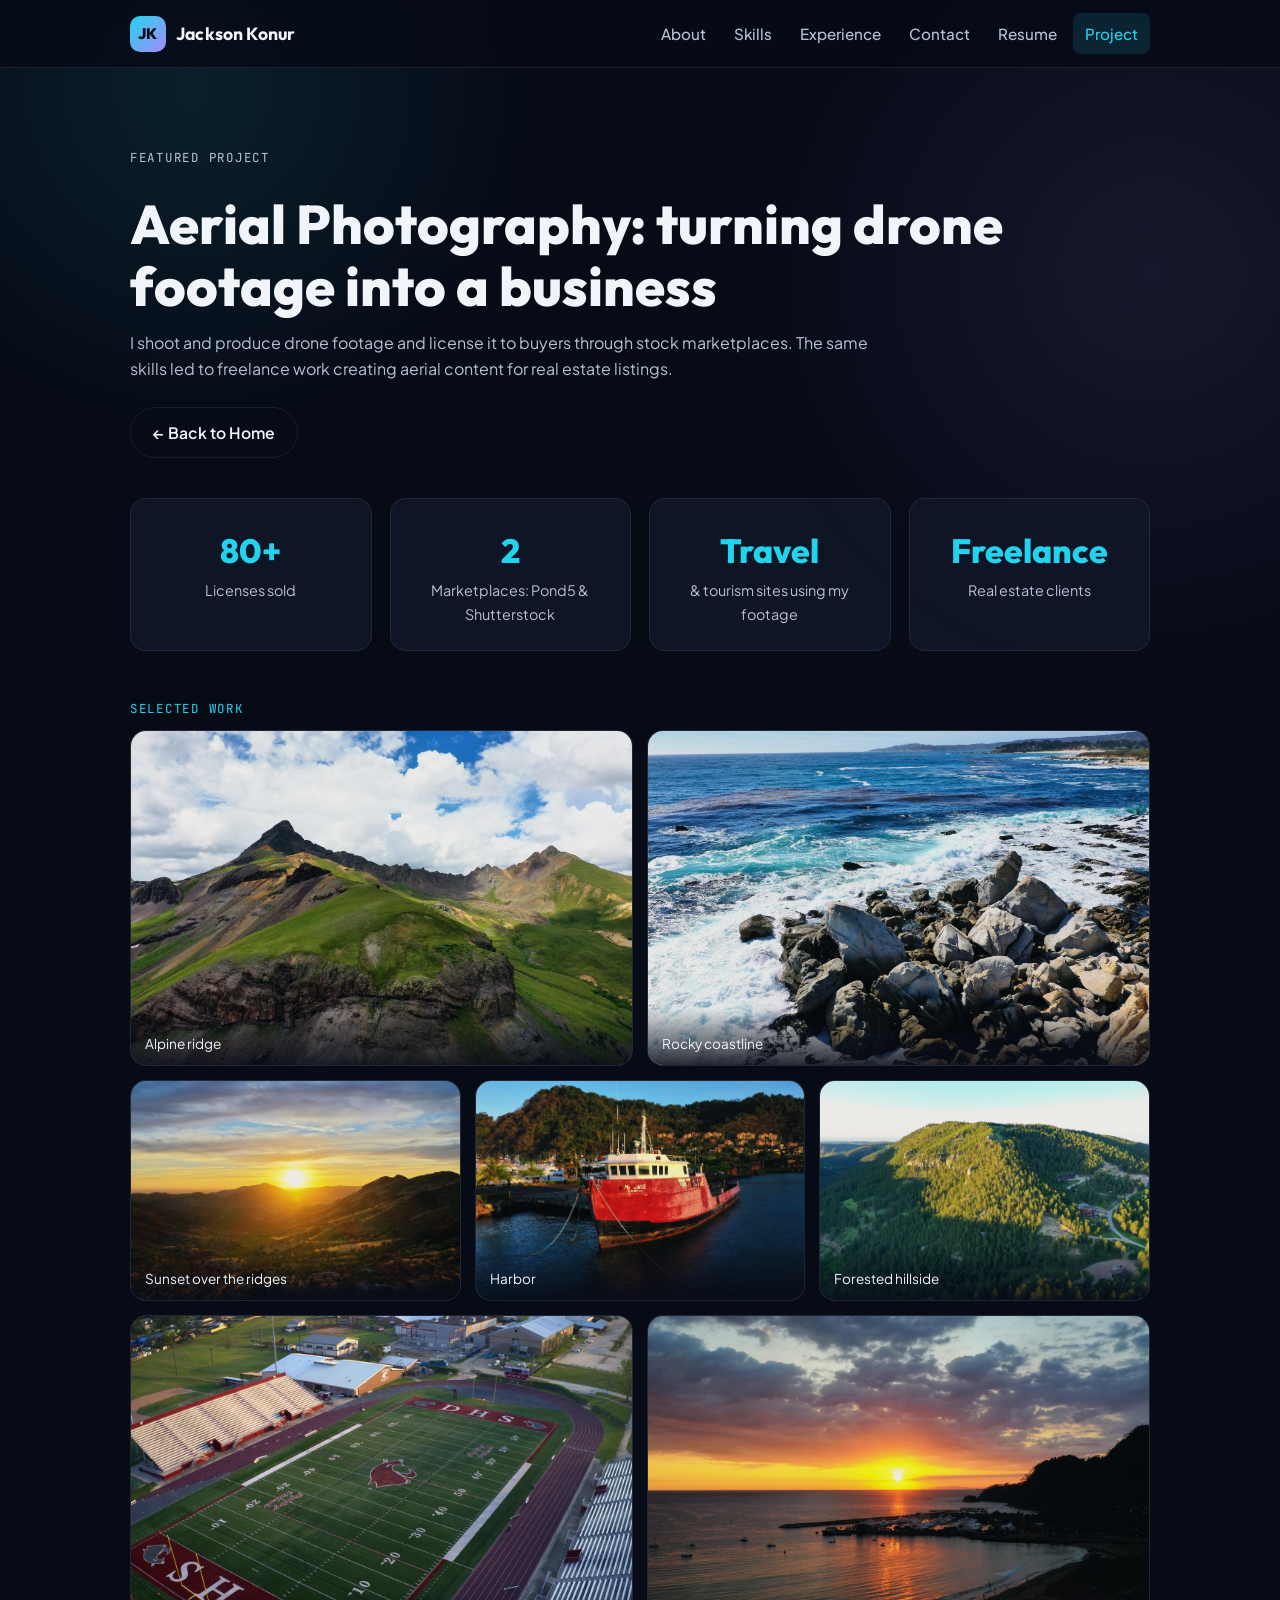
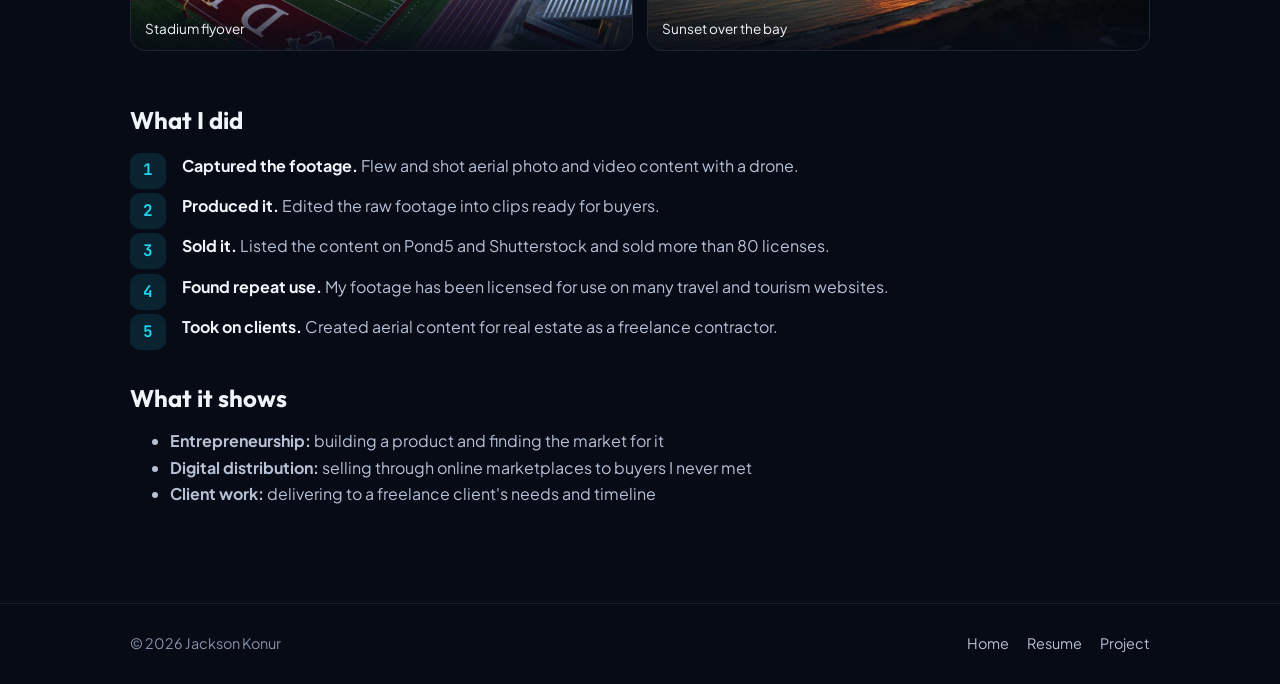
==== project.html @ ea799172 "Add color-graded drone photo gallery to the project page Co-Authored-By: Claude Opus 5.5 (1M context" ====
<!DOCTYPE html>
<html lang="en">
<head>
  <meta charset="UTF-8" />
  <meta name="viewport" content="width=device-width, initial-scale=1.0" />
  <title>Project: Aerial Photography | Jackson Konur</title>
  <meta name="description" content="Jackson Konur's aerial photography business: drone footage licensed through Pond5 and Shutterstock and freelance real estate content." />
  <link rel="icon" href="favicon.svg" type="image/svg+xml" />
  <link rel="preconnect" href="https://fonts.googleapis.com" />
  <link rel="preconnect" href="https://fonts.gstatic.com" crossorigin />
  <link href="https://fonts.googleapis.com/css2?family=JetBrains+Mono:wght@400;500;700&family=Outfit:wght@400;600;700;800&family=Plus+Jakarta+Sans:wght@400;500;600;700&display=swap" rel="stylesheet" />
  <link rel="stylesheet" href="styles.css" />
</head>
<body>
  <a href="#main" class="skip-link">Skip to content</a>

  <header class="site-header">
    <div class="header-inner">
      <a href="index.html" class="brand"><span class="brand-mark">JK</span>Jackson Konur</a>
      <button class="nav-toggle" aria-label="Open menu" aria-expanded="false" aria-controls="site-nav">☰</button>
      <nav class="nav" id="site-nav" aria-label="Main">
        <a href="index.html#about">About</a>
        <a href="index.html#skills">Skills</a>
        <a href="index.html#experience">Experience</a>
        <a href="index.html#contact">Contact</a>
        <a href="resume.html">Resume</a>
        <a href="project.html" aria-current="page">Project</a>
      </nav>
    </div>
  </header>

  <main id="main" class="container">
    <section class="page-hero">
      <p class="eyebrow">Featured project</p>
      <h1>Aerial Photography: turning drone footage into a business</h1>
      <p>
        I shoot and produce drone footage and license it to buyers through stock marketplaces. The same
        skills led to freelance work creating aerial content for real estate listings.
      </p>
      <div class="btn-row">
        <a href="index.html" class="btn btn-ghost">← Back to Home</a>
      </div>
    </section>

    <div class="stat-row">
      <div class="card stat"><div class="num">80+</div><div class="label">Licenses sold</div></div>
      <div class="card stat"><div class="num">2</div><div class="label">Marketplaces: Pond5 &amp; Shutterstock</div></div>
      <div class="card stat"><div class="num">Travel</div><div class="label">&amp; tourism sites using my footage</div></div>
      <div class="card stat"><div class="num">Freelance</div><div class="label">Real estate clients</div></div>
    </div>

    <section aria-labelledby="gallery-h">
      <p class="eyebrow" id="gallery-h">Selected work</p>
      <div class="gallery">
        <figure class="wide"><img src="images/alpine-peak.jpg" alt="Aerial view of a green alpine ridge rising to a rocky peak under white clouds" loading="lazy" width="1600" height="1067" /><figcaption>Alpine ridge</figcaption></figure>
        <figure class="wide"><img src="images/coastline.jpg" alt="Waves breaking over granite boulders along a rocky coastline" loading="lazy" width="1600" height="1067" /><figcaption>Rocky coastline</figcaption></figure>
        <figure><img src="images/sunset-ridge.jpg" alt="Sun setting behind layered mountain ridges" loading="lazy" width="1600" height="1067" /><figcaption>Sunset over the ridges</figcaption></figure>
        <figure><img src="images/harbor.jpg" alt="Red work boat moored in a harbor below wooded hills" loading="lazy" width="1600" height="900" /><figcaption>Harbor</figcaption></figure>
        <figure><img src="images/forest.jpg" alt="Forested hillside with homes and winding roads in late light" loading="lazy" width="1600" height="1067" /><figcaption>Forested hillside</figcaption></figure>
        <figure class="wide"><img src="images/stadium.jpg" alt="High school football stadium and track seen from above" loading="lazy" width="1600" height="900" /><figcaption>Stadium flyover</figcaption></figure>
        <figure class="wide"><img src="images/sunset-bay.jpg" alt="Sunset over a calm bay with a marina and dark headland" loading="lazy" width="1600" height="900" /><figcaption>Sunset over the bay</figcaption></figure>
      </div>
    </section>

    <article class="prose" style="padding-bottom: 80px">
      <h2>What I did</h2>
      <ol class="steps">
        <li><strong>Captured the footage.</strong> Flew and shot aerial photo and video content with a drone.</li>
        <li><strong>Produced it.</strong> Edited the raw footage into clips ready for buyers.</li>
        <li><strong>Sold it.</strong> Listed the content on Pond5 and Shutterstock and sold more than 80 licenses.</li>
        <li><strong>Found repeat use.</strong> My footage has been licensed for use on many travel and tourism websites.</li>
        <li><strong>Took on clients.</strong> Created aerial content for real estate as a freelance contractor.</li>
      </ol>

      <h2>What it shows</h2>
      <ul>
        <li><strong>Entrepreneurship:</strong> building a product and finding the market for it</li>
        <li><strong>Digital distribution:</strong> selling through online marketplaces to buyers I never met</li>
        <li><strong>Client work:</strong> delivering to a freelance client's needs and timeline</li>
      </ul>
    </article>
  </main>

  <footer class="site-footer">
    <div class="container footer-inner">
      <span>© 2026 Jackson Konur</span>
      <nav class="footer-links" aria-label="Footer">
        <a href="index.html">Home</a>
        <a href="resume.html">Resume</a>
        <a href="project.html">Project</a>
      </nav>
    </div>
  </footer>

  <script src="app.js"></script>
</body>
</html>
---- styles.css ----
/* ==========================================================================
   Jackson Konur — shared stylesheet for every page
   Palette: deep navy background, cyan primary accent, violet secondary
   ========================================================================== */

:root {
  --bg: #070b16;
  --bg-raised: #0e1424;
  --bg-card: rgba(18, 25, 43, 0.72);
  --border: rgba(255, 255, 255, 0.08);
  --border-strong: rgba(0, 229, 255, 0.35);

  --cyan: #22d3ee;
  --cyan-soft: rgba(34, 211, 238, 0.12);
  --violet: #a78bfa;
  --violet-soft: rgba(167, 139, 250, 0.12);

  --text: #f1f5f9;
  --text-2: #b6c2d4;
  --text-3: #8392a8;

  --font-display: 'Outfit', system-ui, sans-serif;
  --font-body: 'Plus Jakarta Sans', system-ui, sans-serif;
  --font-mono: 'JetBrains Mono', ui-monospace, monospace;

  --radius: 16px;
  --radius-sm: 10px;
  --max: 1100px;
  --gutter: clamp(16px, 4vw, 40px);
  --header-h: 68px;
}

*,
*::before,
*::after {
  box-sizing: border-box;
}

html {
  scroll-behavior: smooth;
  scroll-padding-top: calc(var(--header-h) + 16px);
}

body {
  margin: 0;
  background: var(--bg);
  color: var(--text);
  font-family: var(--font-body);
  font-size: 1rem;
  line-height: 1.65;
  overflow-x: hidden;
  -webkit-font-smoothing: antialiased;
}

img {
  max-width: 100%;
  display: block;
}

a {
  color: var(--cyan);
  text-decoration: none;
}

a:hover {
  text-decoration: underline;
}

:focus-visible {
  outline: 2px solid var(--cyan);
  outline-offset: 3px;
  border-radius: 4px;
}

.skip-link {
  position: absolute;
  left: -999px;
  top: 8px;
  background: var(--cyan);
  color: var(--bg);
  padding: 8px 14px;
  border-radius: 8px;
  z-index: 100;
  font-weight: 700;
}

.skip-link:focus {
  left: 8px;
}

/* Background glow + particle canvas (homepage only) */
.bg-canvas {
  position: fixed;
  inset: 0;
  z-index: -1;
  pointer-events: none;
}

body::before {
  content: '';
  position: fixed;
  inset: 0;
  z-index: -2;
  background:
    radial-gradient(600px circle at 15% 10%, rgba(34, 211, 238, 0.10), transparent 60%),
    radial-gradient(700px circle at 90% 30%, rgba(167, 139, 250, 0.10), transparent 60%);
}

/* ==========================================================================
   Header + navigation (identical on every page)
   ========================================================================== */
.site-header {
  position: sticky;
  top: 0;
  z-index: 50;
  height: var(--header-h);
  background: rgba(7, 11, 22, 0.78);
  backdrop-filter: blur(14px);
  -webkit-backdrop-filter: blur(14px);
  border-bottom: 1px solid var(--border);
}

.header-inner {
  max-width: var(--max);
  height: 100%;
  margin: 0 auto;
  padding: 0 var(--gutter);
  display: flex;
  align-items: center;
  justify-content: space-between;
  gap: 16px;
}

.brand {
  display: flex;
  align-items: center;
  gap: 10px;
  color: var(--text);
  font-family: var(--font-display);
  font-weight: 700;
  font-size: 1.1rem;
  letter-spacing: 0.01em;
}

.brand:hover {
  text-decoration: none;
}

.brand-mark {
  display: grid;
  place-items: center;
  width: 36px;
  height: 36px;
  border-radius: 10px;
  background: linear-gradient(135deg, var(--cyan), var(--violet));
  color: var(--bg);
  font-size: 0.95rem;
  font-weight: 800;
}

.nav {
  display: flex;
  align-items: center;
  gap: 4px;
}

.nav a {
  color: var(--text-2);
  font-weight: 500;
  font-size: 0.95rem;
  padding: 8px 12px;
  border-radius: 8px;
}

.nav a:hover {
  color: var(--text);
  background: rgba(255, 255, 255, 0.05);
  text-decoration: none;
}

.nav a[aria-current='page'] {
  color: var(--cyan);
  background: var(--cyan-soft);
}

.nav-toggle {
  display: none;
  background: none;
  border: 1px solid var(--border);
  color: var(--text);
  border-radius: 8px;
  width: 42px;
  height: 42px;
  font-size: 1.2rem;
  cursor: pointer;
}

/* ==========================================================================
   Layout helpers
   ========================================================================== */
.container {
  max-width: var(--max);
  margin: 0 auto;
  padding: 0 var(--gutter);
}

.section {
  padding: clamp(56px, 9vw, 96px) 0;
}

.section + .section {
  border-top: 1px solid var(--border);
}

.eyebrow {
  font-family: var(--font-mono);
  font-size: 0.78rem;
  letter-spacing: 0.14em;
  text-transform: uppercase;
  color: var(--cyan);
  margin: 0 0 10px;
}

h1,
h2,
h3 {
  font-family: var(--font-display);
  line-height: 1.15;
  margin: 0;
}

h2 {
  font-size: clamp(1.8rem, 4vw, 2.5rem);
  font-weight: 700;
  margin-bottom: 14px;
}

h3 {
  font-size: 1.2rem;
  font-weight: 600;
}

.lead {
  color: var(--text-2);
  font-size: 1.08rem;
  max-width: 62ch;
  margin: 0 0 36px;
}

.card {
  background: var(--bg-card);
  border: 1px solid var(--border);
  border-radius: var(--radius);
  padding: 24px;
  transition: border-color 0.2s ease, transform 0.2s ease;
}

.card:hover {
  border-color: var(--border-strong);
  transform: translateY(-2px);
}

.grid {
  display: grid;
  gap: 18px;
}

.grid-2 {
  grid-template-columns: repeat(2, minmax(0, 1fr));
}

.grid-3 {
  grid-template-columns: repeat(3, minmax(0, 1fr));
}

.grid-4 {
  grid-template-columns: repeat(4, minmax(0, 1fr));
}

.tag-list {
  display: flex;
  flex-wrap: wrap;
  gap: 8px;
  list-style: none;
  padding: 0;
  margin: 14px 0 0;
}

.tag {
  font-family: var(--font-mono);
  font-size: 0.78rem;
  padding: 5px 10px;
  border-radius: 999px;
  background: var(--cyan-soft);
  color: var(--cyan);
  border: 1px solid rgba(34, 211, 238, 0.22);
}

.tag.violet {
  background: var(--violet-soft);
  color: var(--violet);
  border-color: rgba(167, 139, 250, 0.25);
}

/* Buttons */
.btn {
  display: inline-flex;
  align-items: center;
  gap: 8px;
  padding: 12px 22px;
  border-radius: 999px;
  font-weight: 600;
  font-size: 0.98rem;
  border: 1px solid transparent;
  cursor: pointer;
  transition: transform 0.15s ease, box-shadow 0.2s ease, background 0.2s ease;
}

.btn:hover {
  text-decoration: none;
  transform: translateY(-1px);
}

.btn-primary {
  background: var(--cyan);
  color: #04121a;
  box-shadow: 0 8px 28px rgba(34, 211, 238, 0.25);
}

.btn-primary:hover {
  box-shadow: 0 10px 34px rgba(34, 211, 238, 0.4);
}

.btn-ghost {
  background: transparent;
  color: var(--text);
  border-color: var(--border);
}

.btn-ghost:hover {
  border-color: var(--border-strong);
}

.btn-row {
  display: flex;
  flex-wrap: wrap;
  gap: 12px;
}

/* ==========================================================================
   Homepage: hero / profile
   ========================================================================== */
.hero {
  min-height: calc(100vh - var(--header-h));
  min-height: calc(100svh - var(--header-h));
  display: flex;
  align-items: center;
  padding: 48px 0 64px;
}

.hero-grid {
  display: grid;
  grid-template-columns: 1.4fr 1fr;
  gap: 48px;
  align-items: center;
}

.hero h1 {
  font-size: clamp(2.6rem, 7vw, 4.6rem);
  font-weight: 800;
  letter-spacing: -0.02em;
  margin-bottom: 18px;
}

.hero h1 .accent {
  background: linear-gradient(90deg, var(--cyan), var(--violet));
  -webkit-background-clip: text;
  background-clip: text;
  color: transparent;
}

.hero .tagline {
  font-size: clamp(1.05rem, 2.2vw, 1.25rem);
  color: var(--text-2);
  max-width: 54ch;
  margin: 0 0 30px;
}

.status-pill {
  display: inline-flex;
  align-items: center;
  gap: 8px;
  font-family: var(--font-mono);
  font-size: 0.78rem;
  color: var(--text-2);
  padding: 6px 12px;
  border: 1px solid var(--border);
  border-radius: 999px;
  margin-bottom: 22px;
}

.status-pill .dot {
  width: 8px;
  height: 8px;
  border-radius: 50%;
  background: #34d399;
  box-shadow: 0 0 10px #34d399;
}

.hero-panel {
  background: var(--bg-card);
  border: 1px solid var(--border);
  border-radius: 20px;
  padding: 28px;
}

.hero-panel dl {
  display: grid;
  grid-template-columns: 1fr 1fr;
  gap: 22px 18px;
  margin: 0;
}

.hero-panel dt {
  font-family: var(--font-mono);
  font-size: 0.72rem;
  letter-spacing: 0.1em;
  text-transform: uppercase;
  color: var(--text-3);
}

.hero-panel dd {
  margin: 4px 0 0;
  font-family: var(--font-display);
  font-size: 1.7rem;
  font-weight: 700;
  color: var(--text);
}

.hero-panel dd small {
  display: block;
  font-family: var(--font-body);
  font-size: 0.82rem;
  font-weight: 400;
  color: var(--text-2);
}

/* About */
.about-grid {
  display: grid;
  grid-template-columns: 1.3fr 1fr;
  gap: 40px;
  align-items: start;
}

.about-grid p {
  color: var(--text-2);
  margin: 0 0 16px;
}

.fact-list {
  list-style: none;
  padding: 0;
  margin: 0;
  display: grid;
  gap: 12px;
}

.fact-list li {
  display: flex;
  gap: 12px;
  align-items: flex-start;
  color: var(--text-2);
}

.fact-list .icon {
  flex: none;
  width: 34px;
  height: 34px;
  display: grid;
  place-items: center;
  border-radius: 9px;
  background: var(--violet-soft);
  font-size: 1rem;
}

.fact-list strong {
  color: var(--text);
  display: block;
}

/* Skills */
.skill-card .icon {
  font-size: 1.5rem;
  margin-bottom: 12px;
}

.skill-card p {
  color: var(--text-2);
  font-size: 0.95rem;
  margin: 8px 0 0;
}

/* Experience timeline */
.timeline {
  list-style: none;
  margin: 0;
  padding: 0;
  display: grid;
  gap: 18px;
}

.timeline-item {
  display: grid;
  grid-template-columns: 180px 1fr;
  gap: 24px;
}

.timeline-date {
  font-family: var(--font-mono);
  font-size: 0.85rem;
  color: var(--cyan);
  padding-top: 26px;
}

.timeline-item .card p {
  color: var(--text-2);
  margin: 8px 0 0;
}

.role {
  color: var(--violet);
  font-weight: 600;
  font-size: 0.95rem;
  margin-top: 2px;
}

.section-cta {
  margin-top: 32px;
}

/* Contact */
.contact-box {
  text-align: center;
  background: linear-gradient(135deg, rgba(34, 211, 238, 0.08), rgba(167, 139, 250, 0.08));
  border: 1px solid var(--border);
  border-radius: 24px;
  padding: clamp(32px, 6vw, 64px) var(--gutter);
}

.contact-box .lead {
  margin: 0 auto 28px;
}

.contact-box .btn-row {
  justify-content: center;
}

.contact-email {
  font-family: var(--font-mono);
  color: var(--text-2);
  margin-top: 18px;
  font-size: 0.95rem;
  overflow-wrap: anywhere;
}

/* ==========================================================================
   Subpage header (resume + project)
   ========================================================================== */
.page-hero {
  padding: clamp(48px, 8vw, 80px) 0 clamp(24px, 4vw, 40px);
}

.page-hero h1 {
  font-size: clamp(2.2rem, 6vw, 3.4rem);
  font-weight: 800;
  margin-bottom: 12px;
}

.page-hero p {
  color: var(--text-2);
  max-width: 62ch;
  margin: 0 0 24px;
}

/* ==========================================================================
   Resume page
   ========================================================================== */
.resume-layout {
  display: grid;
  grid-template-columns: 1fr 300px;
  gap: 32px;
  align-items: start;
  padding-bottom: 80px;
}

.resume-block + .resume-block {
  margin-top: 40px;
}

.resume-block h2 {
  font-size: 1.35rem;
  padding-bottom: 10px;
  border-bottom: 1px solid var(--border);
  margin-bottom: 18px;
}

.entry + .entry {
  margin-top: 26px;
}

.entry-head {
  display: flex;
  justify-content: space-between;
  align-items: baseline;
  gap: 12px;
  flex-wrap: wrap;
}

.entry-date {
  font-family: var(--font-mono);
  font-size: 0.85rem;
  color: var(--cyan);
  white-space: nowrap;
}

.entry ul {
  margin: 10px 0 0;
  padding-left: 20px;
  color: var(--text-2);
}

.entry li + li {
  margin-top: 6px;
}

.entry li::marker {
  color: var(--cyan);
}

.sidebar {
  position: sticky;
  top: calc(var(--header-h) + 24px);
  display: grid;
  gap: 18px;
}

.sidebar h3 {
  font-size: 1rem;
  margin-bottom: 10px;
}

.sidebar ul {
  list-style: none;
  padding: 0;
  margin: 0;
  color: var(--text-2);
  display: grid;
  gap: 6px;
  font-size: 0.95rem;
}

/* ==========================================================================
   Project page
   ========================================================================== */
.stat-row {
  display: grid;
  grid-template-columns: repeat(4, minmax(0, 1fr));
  gap: 18px;
  margin-bottom: 48px;
}

.stat {
  text-align: center;
}

.stat .num {
  font-family: var(--font-display);
  font-size: clamp(1.6rem, 3vw, 2.1rem);
  font-weight: 800;
  color: var(--cyan);
}

.stat .label {
  color: var(--text-2);
  font-size: 0.9rem;
}

.prose {
  max-width: 70ch;
}

.prose p,
.prose li {
  color: var(--text-2);
}

.prose h2 {
  font-size: 1.5rem;
  margin: 44px 0 12px;
}

.steps {
  counter-reset: step;
  list-style: none;
  padding: 0;
  margin: 18px 0 0;
  display: grid;
  gap: 14px;
}

.steps li {
  counter-increment: step;
  position: relative;
  padding-left: 52px;
}

.steps li::before {
  content: counter(step);
  position: absolute;
  left: 0;
  top: 0;
  width: 36px;
  height: 36px;
  border-radius: 10px;
  display: grid;
  place-items: center;
  background: var(--cyan-soft);
  color: var(--cyan);
  font-family: var(--font-mono);
  font-weight: 700;
}

.steps strong {
  color: var(--text);
}

/* ==========================================================================
   Footer (identical on every page)
   ========================================================================== */
.site-footer {
  border-top: 1px solid var(--border);
  padding: 28px 0;
  color: var(--text-3);
  font-size: 0.9rem;
}

.footer-inner {
  display: flex;
  justify-content: space-between;
  align-items: center;
  gap: 16px;
  flex-wrap: wrap;
}

.footer-links {
  display: flex;
  gap: 18px;
  flex-wrap: wrap;
}

.footer-links a {
  color: var(--text-2);
}

/* Small entrance animation, skipped for people who prefer reduced motion */
.reveal {
  opacity: 0;
  transform: translateY(14px);
  transition: opacity 0.6s ease, transform 0.6s ease;
}

.reveal.visible {
  opacity: 1;
  transform: none;
}

@media (prefers-reduced-motion: reduce) {
  html {
    scroll-behavior: auto;
  }

  .reveal {
    opacity: 1;
    transform: none;
    transition: none;
  }

  .card,
  .btn {
    transition: none;
  }
}

/* ==========================================================================
   Responsive
   ========================================================================== */
@media (max-width: 960px) {
  .grid-4 {
    grid-template-columns: repeat(2, minmax(0, 1fr));
  }

  .grid-3 {
    grid-template-columns: repeat(2, minmax(0, 1fr));
  }

  .hero-grid,
  .about-grid,
  .resume-layout {
    grid-template-columns: 1fr;
  }

  .sidebar {
    position: static;
  }

  .stat-row {
    grid-template-columns: repeat(2, minmax(0, 1fr));
  }
}

@media (max-width: 720px) {
  .nav-toggle {
    display: block;
  }

  .nav {
    display: none;
    position: absolute;
    top: var(--header-h);
    left: 0;
    right: 0;
    flex-direction: column;
    align-items: stretch;
    padding: 12px var(--gutter) 18px;
    background: rgba(7, 11, 22, 0.97);
    border-bottom: 1px solid var(--border);
  }

  .nav.open {
    display: flex;
  }

  .nav a {
    padding: 12px;
  }

  .grid-2,
  .grid-3,
  .grid-4 {
    grid-template-columns: 1fr;
  }

  .timeline-item {
    grid-template-columns: 1fr;
    gap: 8px;
  }

  .timeline-date {
    padding-top: 0;
  }

  .hero {
    min-height: auto;
    padding-top: 40px;
  }

  .btn-row .btn {
    flex: 1 1 auto;
    justify-content: center;
  }
}

/* Project photo gallery */
.gallery {
  display: grid;
  grid-template-columns: repeat(6, minmax(0, 1fr));
  gap: 14px;
  margin: 8px 0 56px;
}

.gallery figure {
  margin: 0;
  grid-column: span 2;
  border-radius: var(--radius);
  overflow: hidden;
  border: 1px solid var(--border);
  background: var(--bg-raised);
  position: relative;
}

.gallery figure.wide {
  grid-column: span 3;
}

.gallery img {
  width: 100%;
  height: 100%;
  aspect-ratio: 3 / 2;
  object-fit: cover;
  transition: transform 0.4s ease;
}

.gallery figure:hover img {
  transform: scale(1.04);
}

.gallery figcaption {
  position: absolute;
  left: 0;
  right: 0;
  bottom: 0;
  padding: 24px 14px 10px;
  font-size: 0.85rem;
  color: var(--text);
  background: linear-gradient(transparent, rgba(7, 11, 22, 0.85));
}

@media (max-width: 720px) {
  .gallery {
    grid-template-columns: 1fr;
  }

  .gallery figure,
  .gallery figure.wide {
    grid-column: auto;
  }
}

@media (prefers-reduced-motion: reduce) {
  .gallery img {
    transition: none;
  }
}

@media (max-width: 720px) {
  .stat {
    padding: 18px 12px;
  }

  .stat .num {
    font-size: 1.45rem;
    overflow-wrap: anywhere;
  }
}
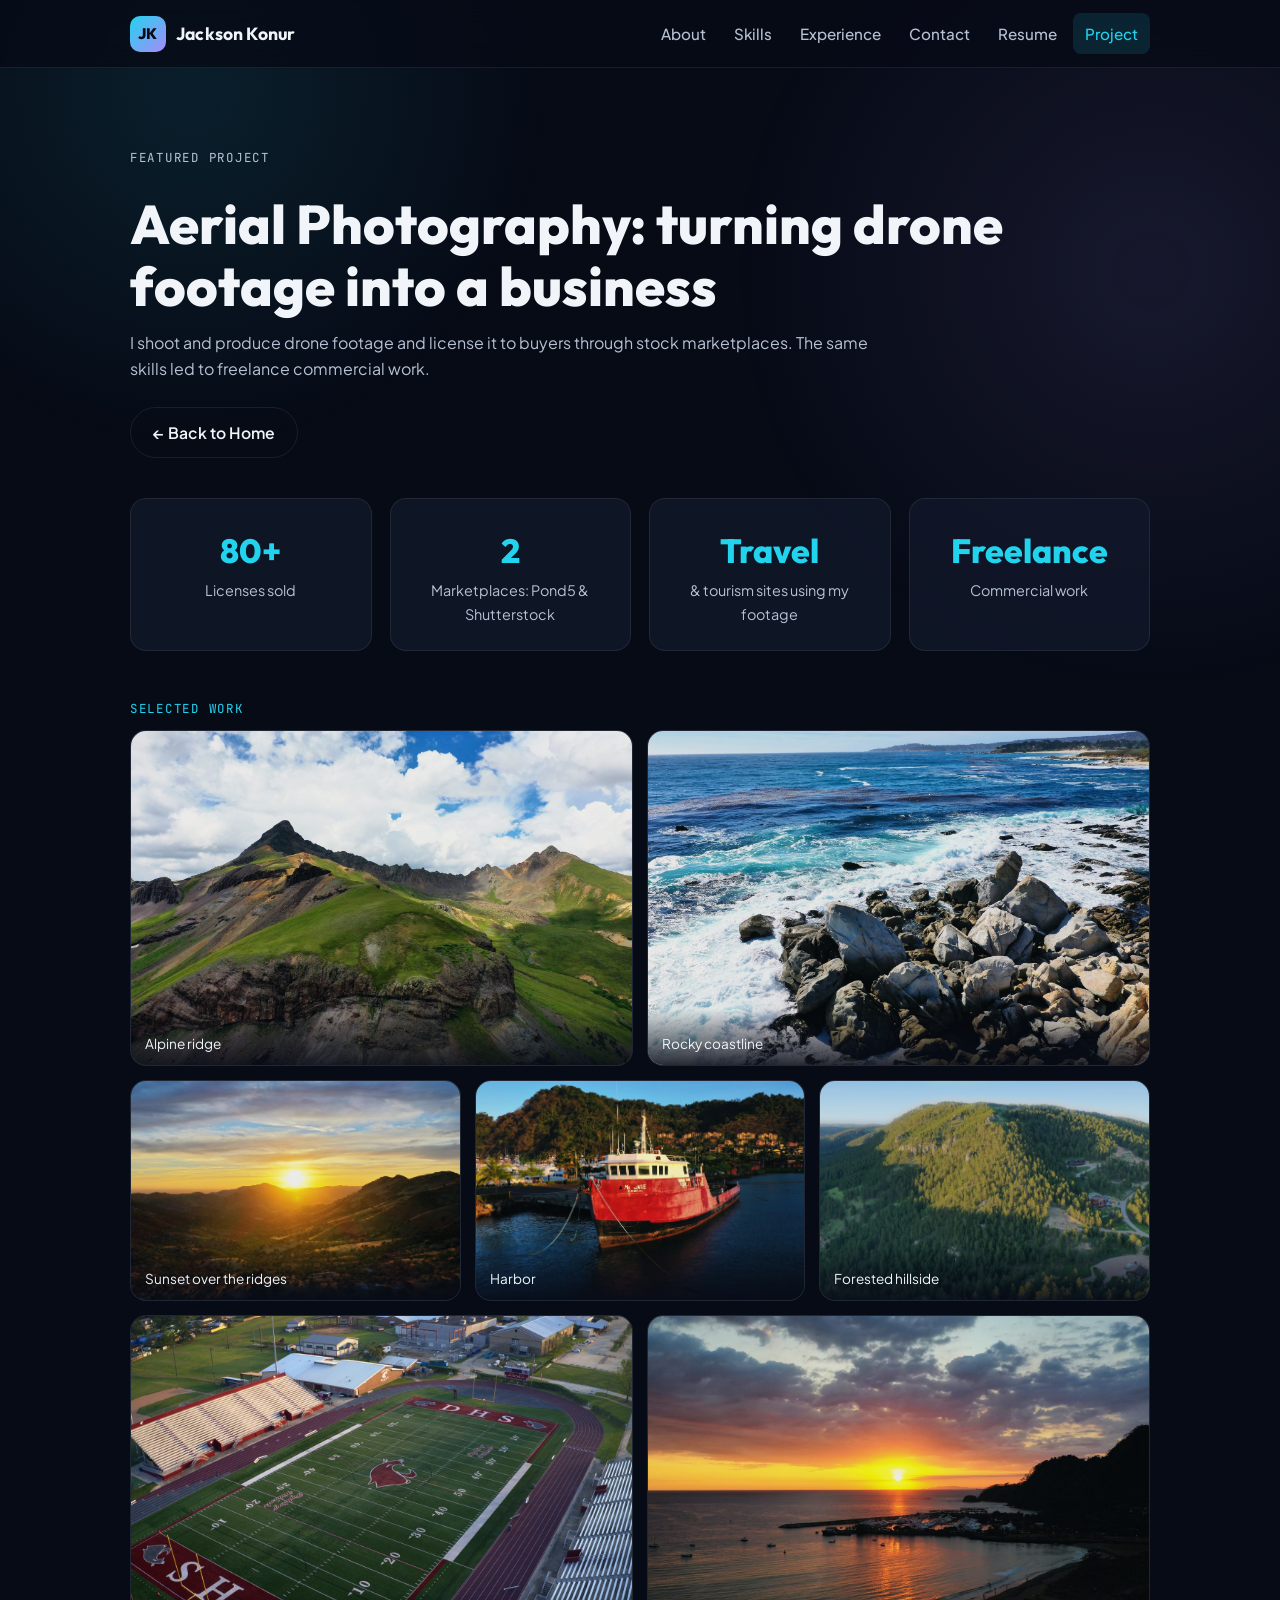
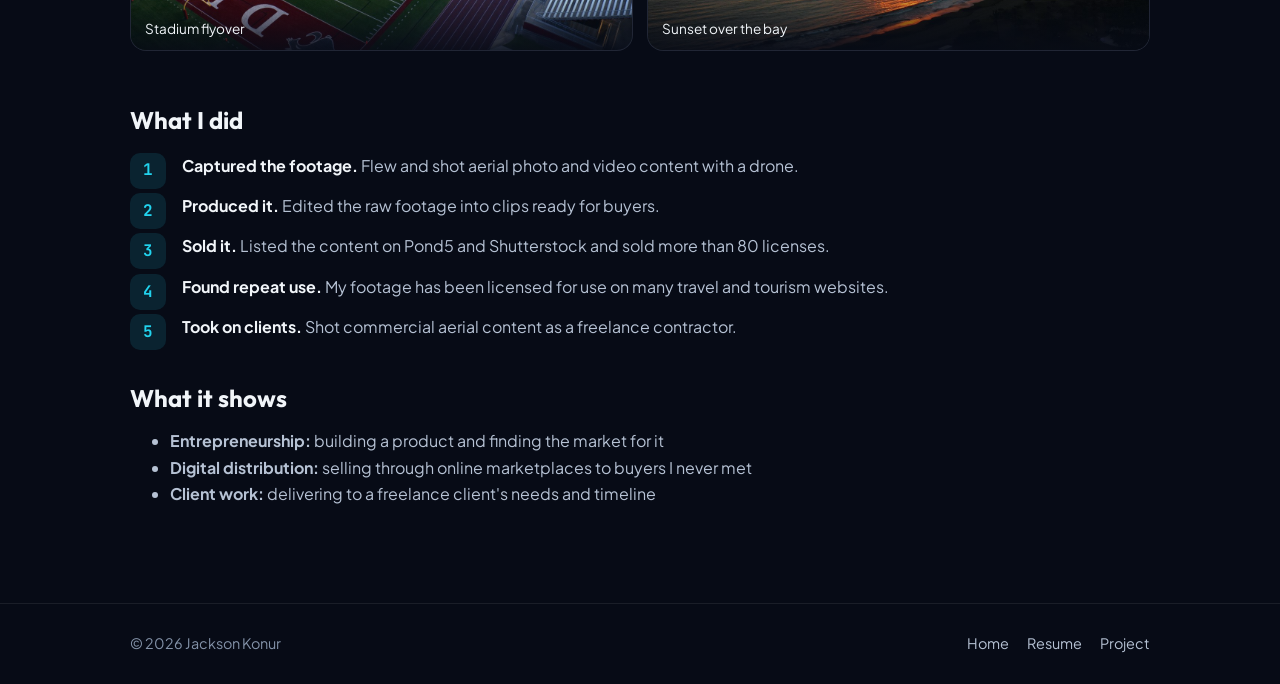
==== commit ef62c5d7: "Recover blown-out sky on forest photo and reword freelance work Co-Authored-By: Claude Opus 5.5 (1M " ====
--- a/project.html
+++ b/project.html
@@ -4,7 +4,7 @@
   <meta charset="UTF-8" />
   <meta name="viewport" content="width=device-width, initial-scale=1.0" />
   <title>Project: Aerial Photography | Jackson Konur</title>
-  <meta name="description" content="Jackson Konur's aerial photography business: drone footage licensed through Pond5 and Shutterstock and freelance real estate content." />
+  <meta name="description" content="Jackson Konur's aerial photography business: drone footage licensed through Pond5 and Shutterstock and freelance commercial work." />
   <link rel="icon" href="favicon.svg" type="image/svg+xml" />
   <link rel="preconnect" href="https://fonts.googleapis.com" />
   <link rel="preconnect" href="https://fonts.gstatic.com" crossorigin />
@@ -35,7 +35,7 @@
       <h1>Aerial Photography: turning drone footage into a business</h1>
       <p>
         I shoot and produce drone footage and license it to buyers through stock marketplaces. The same
-        skills led to freelance work creating aerial content for real estate listings.
+        skills led to freelance commercial work.
       </p>
       <div class="btn-row">
         <a href="index.html" class="btn btn-ghost">← Back to Home</a>
@@ -46,7 +46,7 @@
       <div class="card stat"><div class="num">80+</div><div class="label">Licenses sold</div></div>
       <div class="card stat"><div class="num">2</div><div class="label">Marketplaces: Pond5 &amp; Shutterstock</div></div>
       <div class="card stat"><div class="num">Travel</div><div class="label">&amp; tourism sites using my footage</div></div>
-      <div class="card stat"><div class="num">Freelance</div><div class="label">Real estate clients</div></div>
+      <div class="card stat"><div class="num">Freelance</div><div class="label">Commercial work</div></div>
     </div>
 
     <section aria-labelledby="gallery-h">
@@ -56,7 +56,7 @@
         <figure class="wide"><img src="images/coastline.jpg" alt="Waves breaking over granite boulders along a rocky coastline" loading="lazy" width="1600" height="1067" /><figcaption>Rocky coastline</figcaption></figure>
         <figure><img src="images/sunset-ridge.jpg" alt="Sun setting behind layered mountain ridges" loading="lazy" width="1600" height="1067" /><figcaption>Sunset over the ridges</figcaption></figure>
         <figure><img src="images/harbor.jpg" alt="Red work boat moored in a harbor below wooded hills" loading="lazy" width="1600" height="900" /><figcaption>Harbor</figcaption></figure>
-        <figure><img src="images/forest.jpg" alt="Forested hillside with homes and winding roads in late light" loading="lazy" width="1600" height="1067" /><figcaption>Forested hillside</figcaption></figure>
+        <figure><img src="images/forest.jpg" alt="Forested hillside with homes and winding roads in late light" loading="lazy" width="1600" height="960" /><figcaption>Forested hillside</figcaption></figure>
         <figure class="wide"><img src="images/stadium.jpg" alt="High school football stadium and track seen from above" loading="lazy" width="1600" height="900" /><figcaption>Stadium flyover</figcaption></figure>
         <figure class="wide"><img src="images/sunset-bay.jpg" alt="Sunset over a calm bay with a marina and dark headland" loading="lazy" width="1600" height="900" /><figcaption>Sunset over the bay</figcaption></figure>
       </div>
@@ -69,7 +69,7 @@
         <li><strong>Produced it.</strong> Edited the raw footage into clips ready for buyers.</li>
         <li><strong>Sold it.</strong> Listed the content on Pond5 and Shutterstock and sold more than 80 licenses.</li>
         <li><strong>Found repeat use.</strong> My footage has been licensed for use on many travel and tourism websites.</li>
-        <li><strong>Took on clients.</strong> Created aerial content for real estate as a freelance contractor.</li>
+        <li><strong>Took on clients.</strong> Shot commercial aerial content as a freelance contractor.</li>
       </ol>
 
       <h2>What it shows</h2>
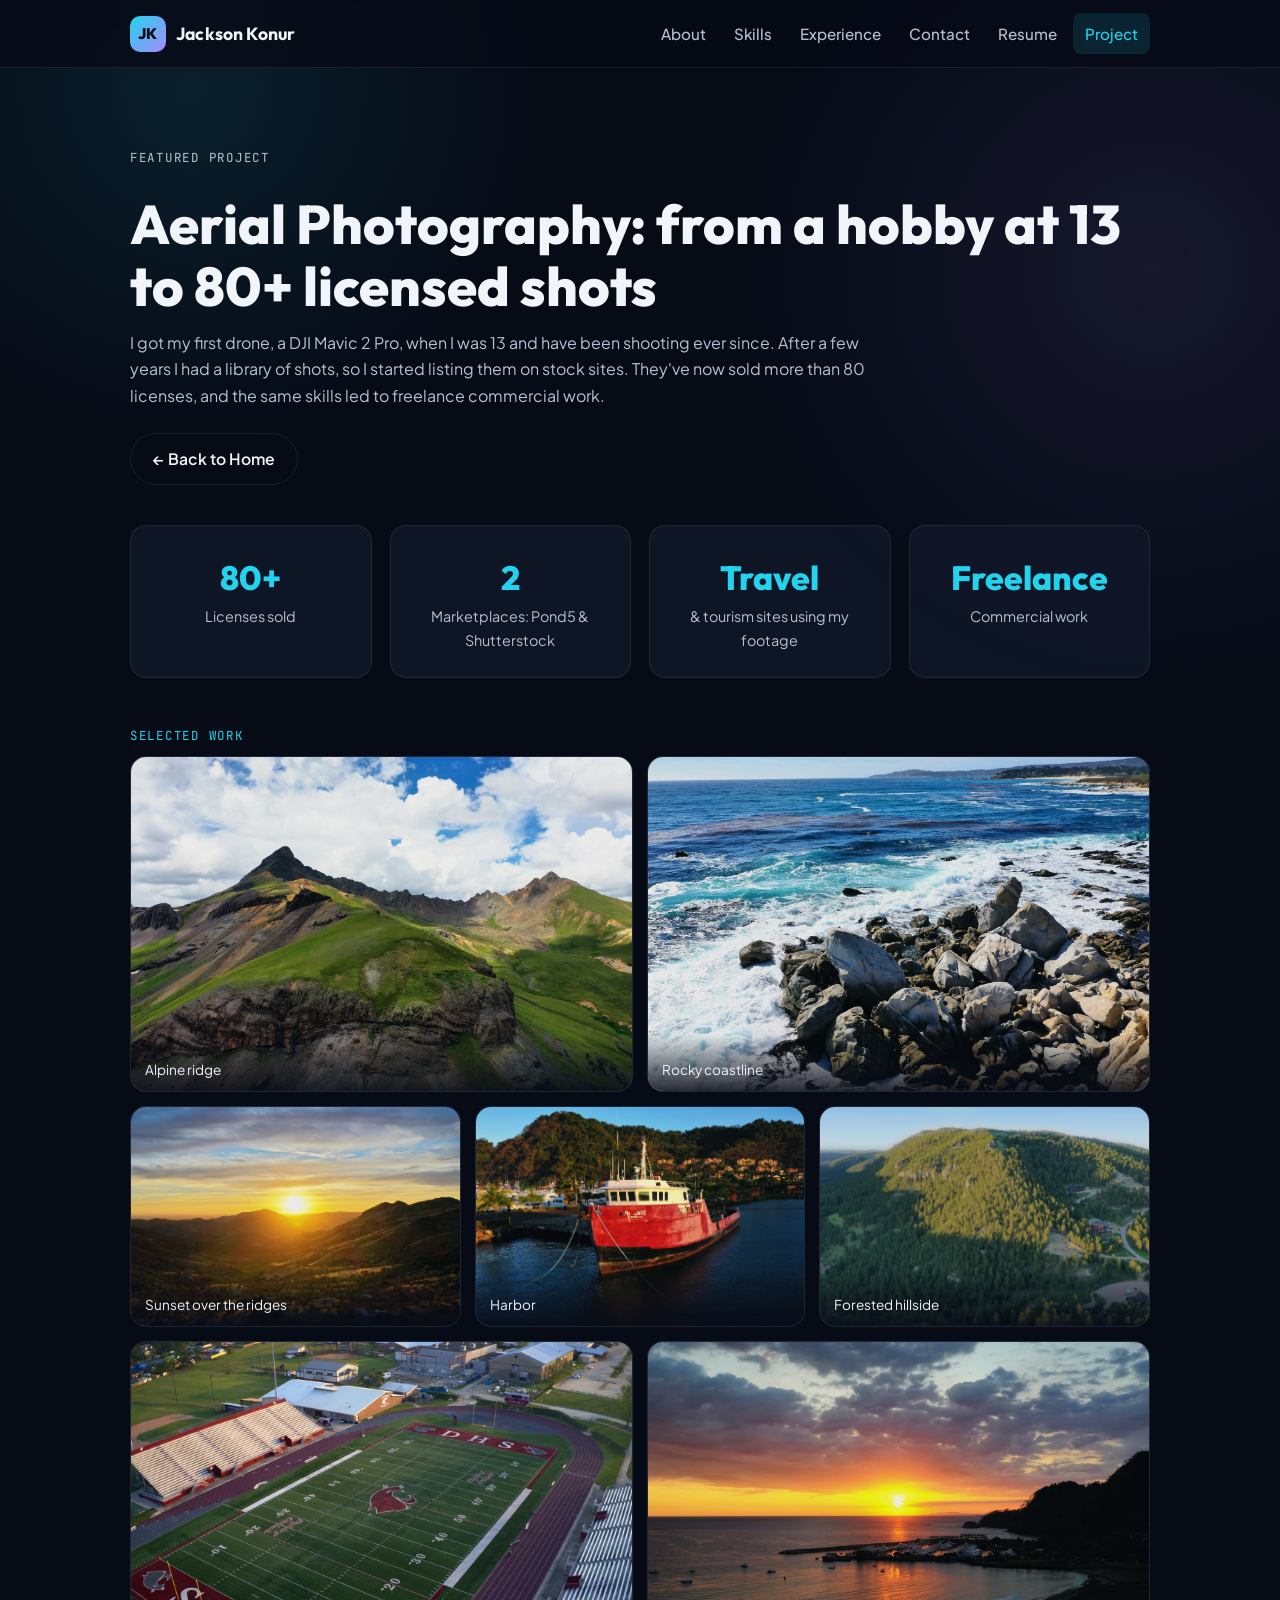
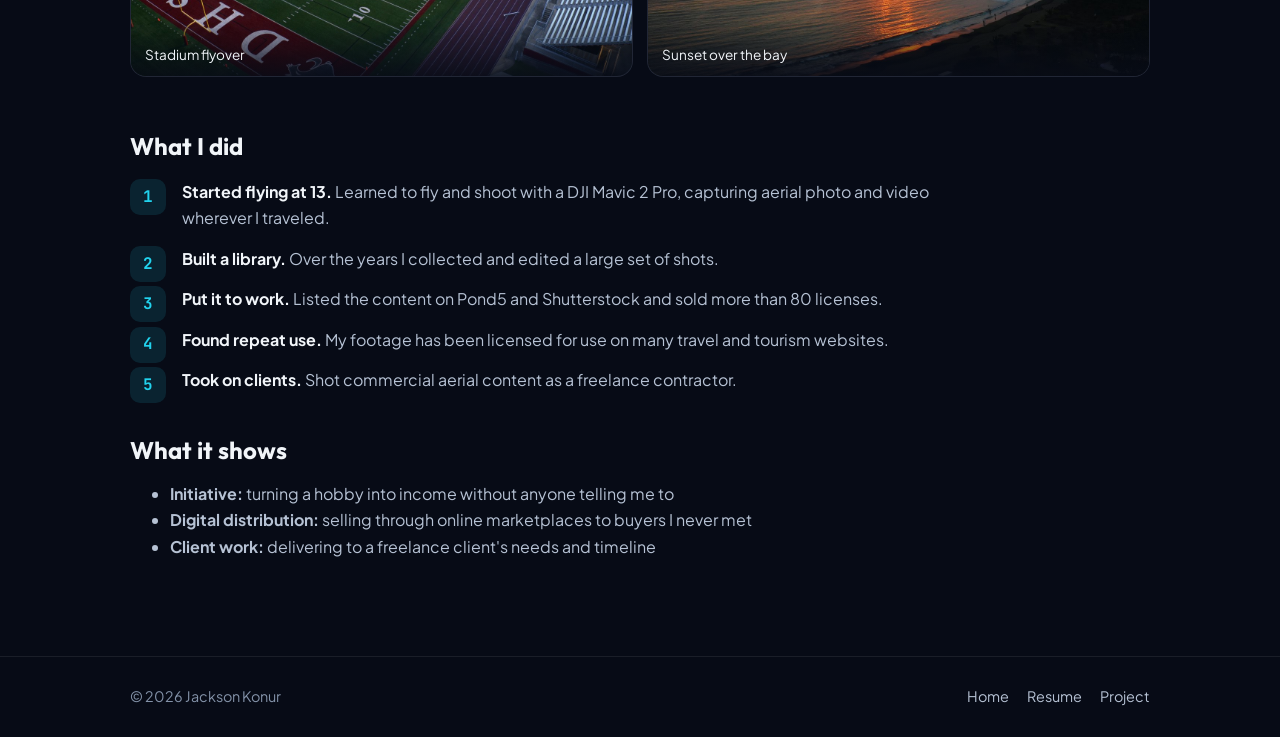
==== commit d56366c1: "Reframe aerial project as a long-running hobby and fix honors grouping on homepage Co-Authored-By: C" ====
--- a/project.html
+++ b/project.html
@@ -32,10 +32,11 @@
   <main id="main" class="container">
     <section class="page-hero">
       <p class="eyebrow">Featured project</p>
-      <h1>Aerial Photography: turning drone footage into a business</h1>
+      <h1>Aerial Photography: from a hobby at 13 to 80+ licensed shots</h1>
       <p>
-        I shoot and produce drone footage and license it to buyers through stock marketplaces. The same
-        skills led to freelance commercial work.
+        I got my first drone, a DJI Mavic 2 Pro, when I was 13 and have been shooting ever since. After a few
+        years I had a library of shots, so I started listing them on stock sites. They've now sold more than
+        80 licenses, and the same skills led to freelance commercial work.
       </p>
       <div class="btn-row">
         <a href="index.html" class="btn btn-ghost">← Back to Home</a>
@@ -65,16 +66,16 @@
     <article class="prose" style="padding-bottom: 80px">
       <h2>What I did</h2>
       <ol class="steps">
-        <li><strong>Captured the footage.</strong> Flew and shot aerial photo and video content with a drone.</li>
-        <li><strong>Produced it.</strong> Edited the raw footage into clips ready for buyers.</li>
-        <li><strong>Sold it.</strong> Listed the content on Pond5 and Shutterstock and sold more than 80 licenses.</li>
+        <li><strong>Started flying at 13.</strong> Learned to fly and shoot with a DJI Mavic 2 Pro, capturing aerial photo and video wherever I traveled.</li>
+        <li><strong>Built a library.</strong> Over the years I collected and edited a large set of shots.</li>
+        <li><strong>Put it to work.</strong> Listed the content on Pond5 and Shutterstock and sold more than 80 licenses.</li>
         <li><strong>Found repeat use.</strong> My footage has been licensed for use on many travel and tourism websites.</li>
         <li><strong>Took on clients.</strong> Shot commercial aerial content as a freelance contractor.</li>
       </ol>
 
       <h2>What it shows</h2>
       <ul>
-        <li><strong>Entrepreneurship:</strong> building a product and finding the market for it</li>
+        <li><strong>Initiative:</strong> turning a hobby into income without anyone telling me to</li>
         <li><strong>Digital distribution:</strong> selling through online marketplaces to buyers I never met</li>
         <li><strong>Client work:</strong> delivering to a freelance client's needs and timeline</li>
       </ul>
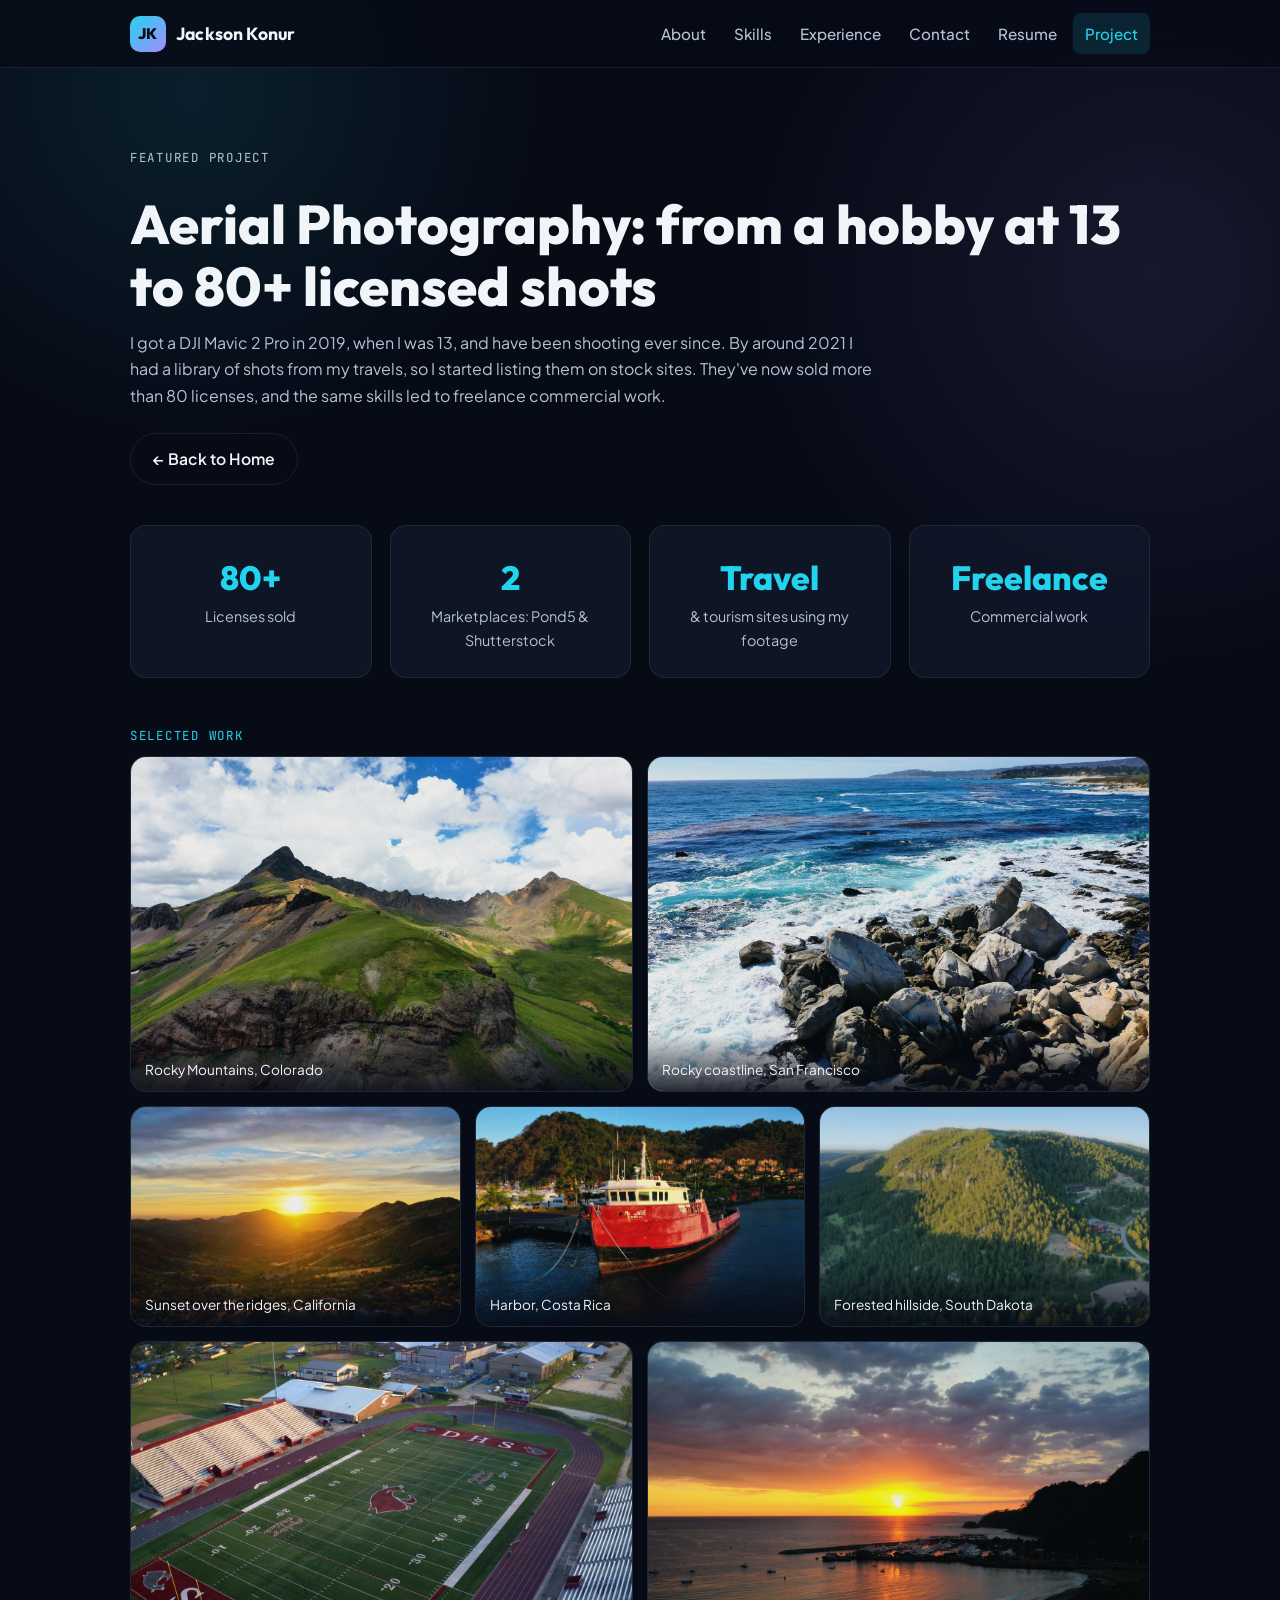
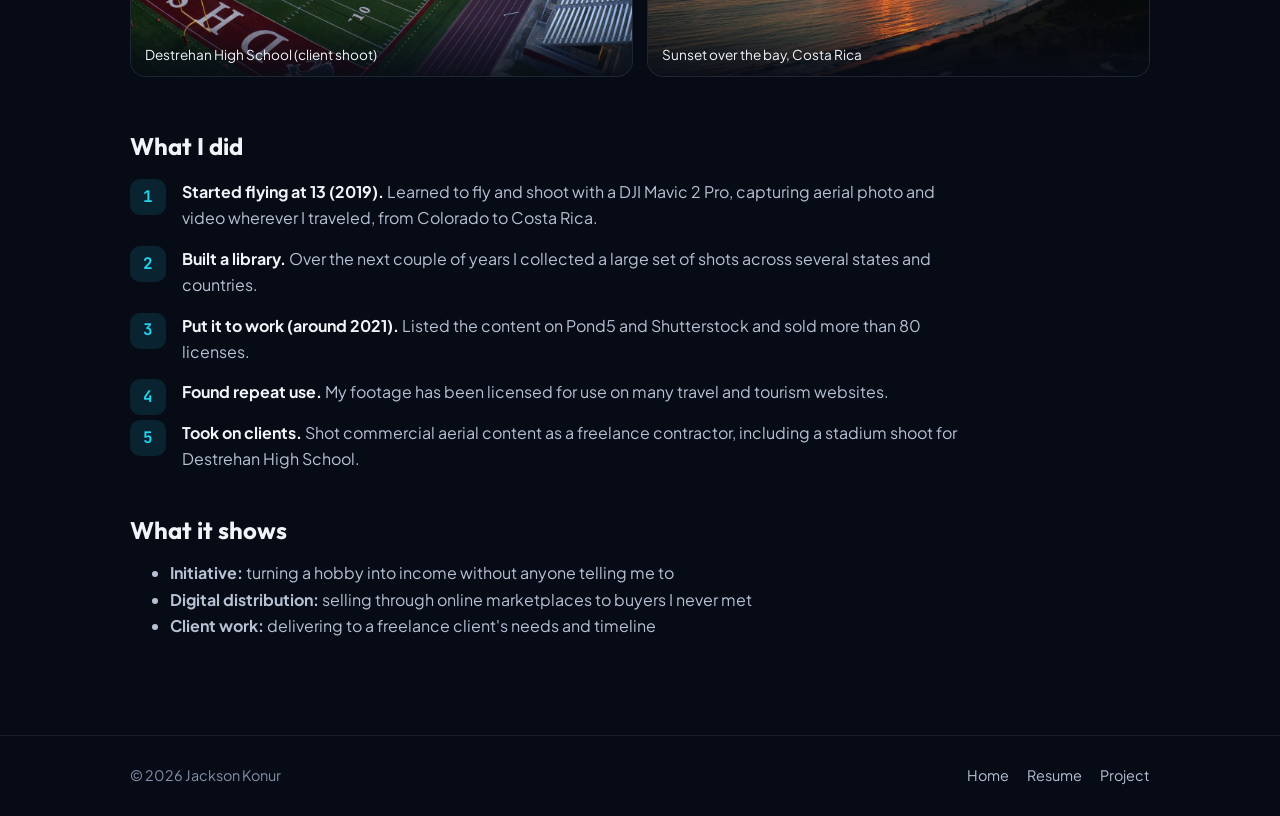
==== commit cd48b6d5: "Add shoot locations, timeline and client example to aerial project Co-Authored-By: Claude Opus 5.5 (" ====
--- a/project.html
+++ b/project.html
@@ -34,8 +34,8 @@
       <p class="eyebrow">Featured project</p>
       <h1>Aerial Photography: from a hobby at 13 to 80+ licensed shots</h1>
       <p>
-        I got my first drone, a DJI Mavic 2 Pro, when I was 13 and have been shooting ever since. After a few
-        years I had a library of shots, so I started listing them on stock sites. They've now sold more than
+        I got a DJI Mavic 2 Pro in 2019, when I was 13, and have been shooting ever since. By around 2021 I had a
+        library of shots from my travels, so I started listing them on stock sites. They've now sold more than
         80 licenses, and the same skills led to freelance commercial work.
       </p>
       <div class="btn-row">
@@ -53,24 +53,24 @@
     <section aria-labelledby="gallery-h">
       <p class="eyebrow" id="gallery-h">Selected work</p>
       <div class="gallery">
-        <figure class="wide"><img src="images/alpine-peak.jpg" alt="Aerial view of a green alpine ridge rising to a rocky peak under white clouds" loading="lazy" width="1600" height="1067" /><figcaption>Alpine ridge</figcaption></figure>
-        <figure class="wide"><img src="images/coastline.jpg" alt="Waves breaking over granite boulders along a rocky coastline" loading="lazy" width="1600" height="1067" /><figcaption>Rocky coastline</figcaption></figure>
-        <figure><img src="images/sunset-ridge.jpg" alt="Sun setting behind layered mountain ridges" loading="lazy" width="1600" height="1067" /><figcaption>Sunset over the ridges</figcaption></figure>
-        <figure><img src="images/harbor.jpg" alt="Red work boat moored in a harbor below wooded hills" loading="lazy" width="1600" height="900" /><figcaption>Harbor</figcaption></figure>
-        <figure><img src="images/forest.jpg" alt="Forested hillside with homes and winding roads in late light" loading="lazy" width="1600" height="960" /><figcaption>Forested hillside</figcaption></figure>
-        <figure class="wide"><img src="images/stadium.jpg" alt="High school football stadium and track seen from above" loading="lazy" width="1600" height="900" /><figcaption>Stadium flyover</figcaption></figure>
-        <figure class="wide"><img src="images/sunset-bay.jpg" alt="Sunset over a calm bay with a marina and dark headland" loading="lazy" width="1600" height="900" /><figcaption>Sunset over the bay</figcaption></figure>
+        <figure class="wide"><img src="images/alpine-peak.jpg" alt="Aerial view of a green alpine ridge rising to a rocky peak under white clouds in Colorado" loading="lazy" width="1600" height="1067" /><figcaption>Rocky Mountains, Colorado</figcaption></figure>
+        <figure class="wide"><img src="images/coastline.jpg" alt="Waves breaking over granite boulders along the coast near San Francisco" loading="lazy" width="1600" height="1067" /><figcaption>Rocky coastline, San Francisco</figcaption></figure>
+        <figure><img src="images/sunset-ridge.jpg" alt="Sun setting behind layered mountain ridges" loading="lazy" width="1600" height="1067" /><figcaption>Sunset over the ridges, California</figcaption></figure>
+        <figure><img src="images/harbor.jpg" alt="Red work boat moored in a harbor below wooded hills in Costa Rica" loading="lazy" width="1600" height="900" /><figcaption>Harbor, Costa Rica</figcaption></figure>
+        <figure><img src="images/forest.jpg" alt="Forested hillside with homes and winding roads in late light" loading="lazy" width="1600" height="960" /><figcaption>Forested hillside, South Dakota</figcaption></figure>
+        <figure class="wide"><img src="images/stadium.jpg" alt="Destrehan High School football stadium and track seen from above" loading="lazy" width="1600" height="900" /><figcaption>Destrehan High School (client shoot)</figcaption></figure>
+        <figure class="wide"><img src="images/sunset-bay.jpg" alt="Sunset over a calm bay with a marina and dark headland" loading="lazy" width="1600" height="900" /><figcaption>Sunset over the bay, Costa Rica</figcaption></figure>
       </div>
     </section>
 
     <article class="prose" style="padding-bottom: 80px">
       <h2>What I did</h2>
       <ol class="steps">
-        <li><strong>Started flying at 13.</strong> Learned to fly and shoot with a DJI Mavic 2 Pro, capturing aerial photo and video wherever I traveled.</li>
-        <li><strong>Built a library.</strong> Over the years I collected and edited a large set of shots.</li>
-        <li><strong>Put it to work.</strong> Listed the content on Pond5 and Shutterstock and sold more than 80 licenses.</li>
+        <li><strong>Started flying at 13 (2019).</strong> Learned to fly and shoot with a DJI Mavic 2 Pro, capturing aerial photo and video wherever I traveled, from Colorado to Costa Rica.</li>
+        <li><strong>Built a library.</strong> Over the next couple of years I collected a large set of shots across several states and countries.</li>
+        <li><strong>Put it to work (around 2021).</strong> Listed the content on Pond5 and Shutterstock and sold more than 80 licenses.</li>
         <li><strong>Found repeat use.</strong> My footage has been licensed for use on many travel and tourism websites.</li>
-        <li><strong>Took on clients.</strong> Shot commercial aerial content as a freelance contractor.</li>
+        <li><strong>Took on clients.</strong> Shot commercial aerial content as a freelance contractor, including a stadium shoot for Destrehan High School.</li>
       </ol>
 
       <h2>What it shows</h2>
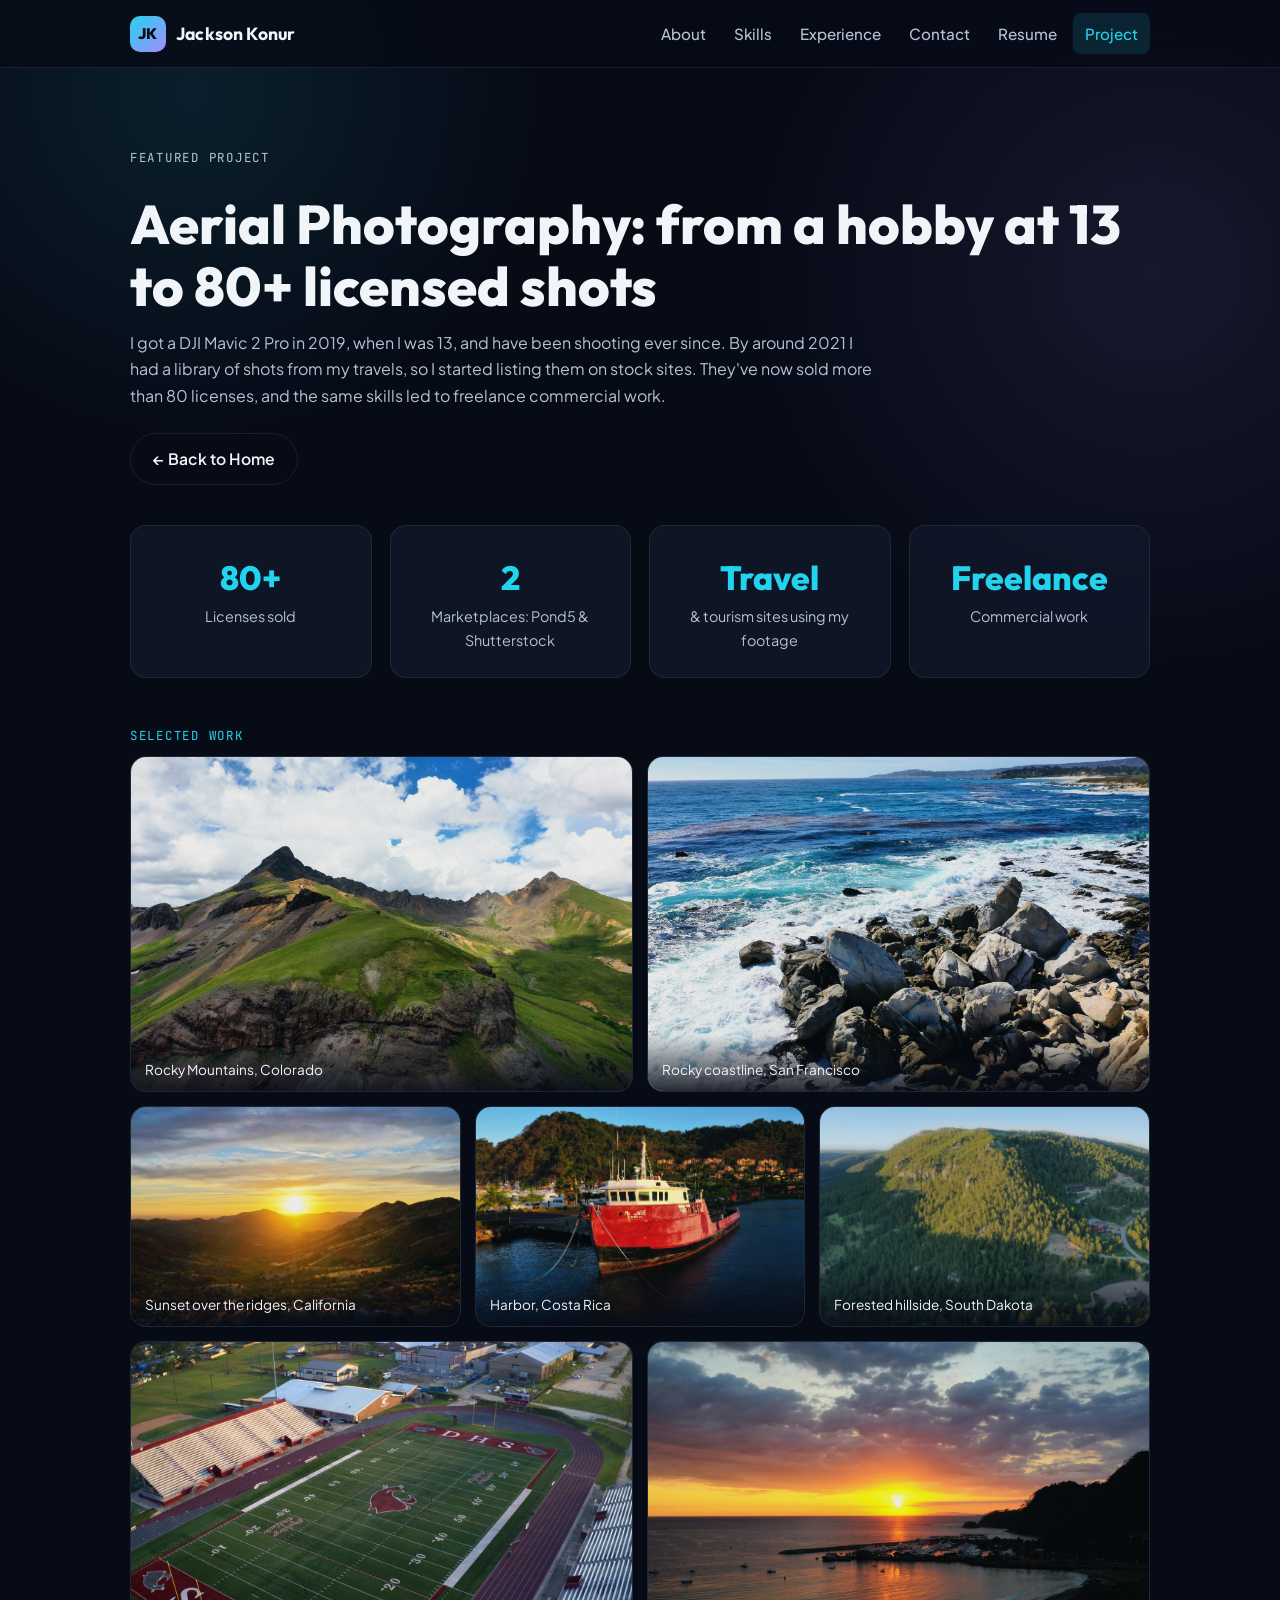
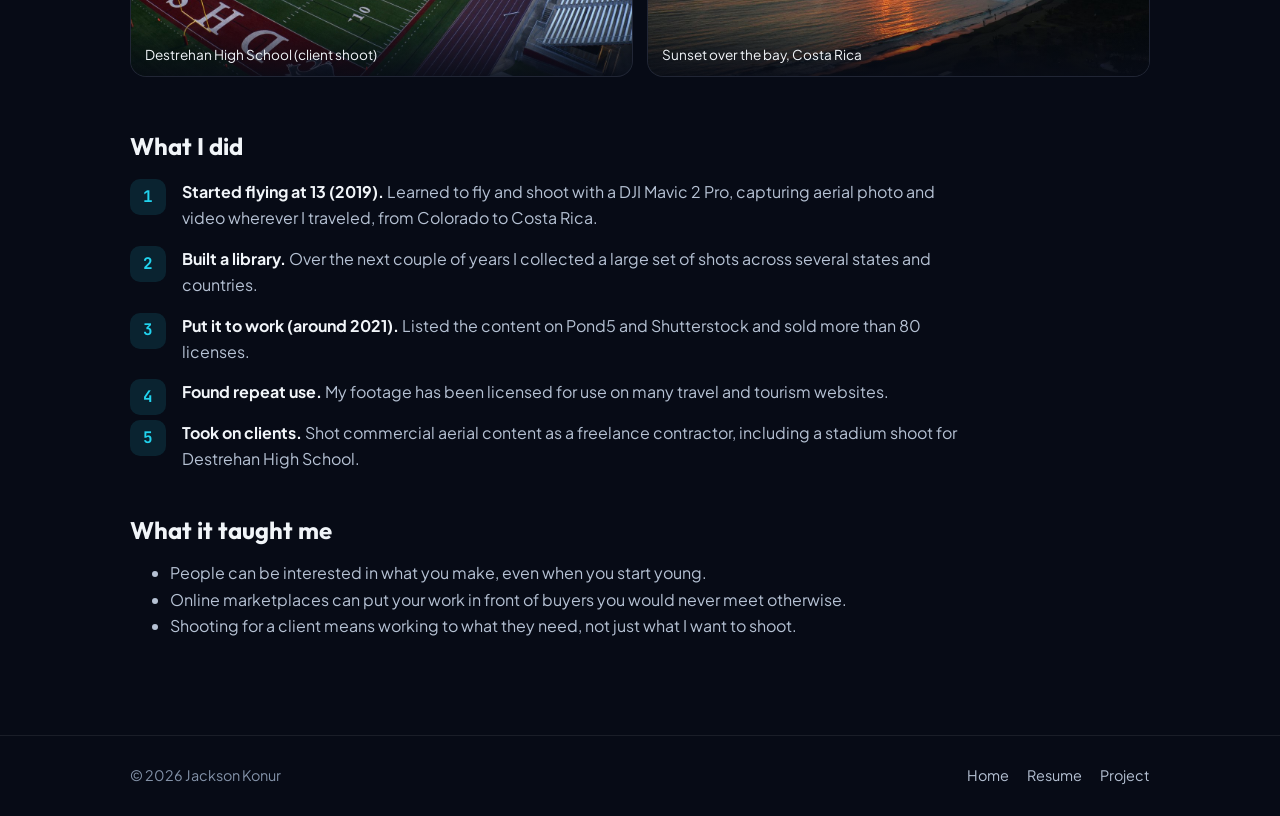
==== commit 27974ce2: "Rewrite project takeaways in a more personal voice Co-Authored-By: Claude Opus 5.5 (1M context) <nor" ====
--- a/project.html
+++ b/project.html
@@ -73,11 +73,11 @@
         <li><strong>Took on clients.</strong> Shot commercial aerial content as a freelance contractor, including a stadium shoot for Destrehan High School.</li>
       </ol>
 
-      <h2>What it shows</h2>
+      <h2>What it taught me</h2>
       <ul>
-        <li><strong>Initiative:</strong> turning a hobby into income without anyone telling me to</li>
-        <li><strong>Digital distribution:</strong> selling through online marketplaces to buyers I never met</li>
-        <li><strong>Client work:</strong> delivering to a freelance client's needs and timeline</li>
+        <li>People can be interested in what you make, even when you start young.</li>
+        <li>Online marketplaces can put your work in front of buyers you would never meet otherwise.</li>
+        <li>Shooting for a client means working to what they need, not just what I want to shoot.</li>
       </ul>
     </article>
   </main>
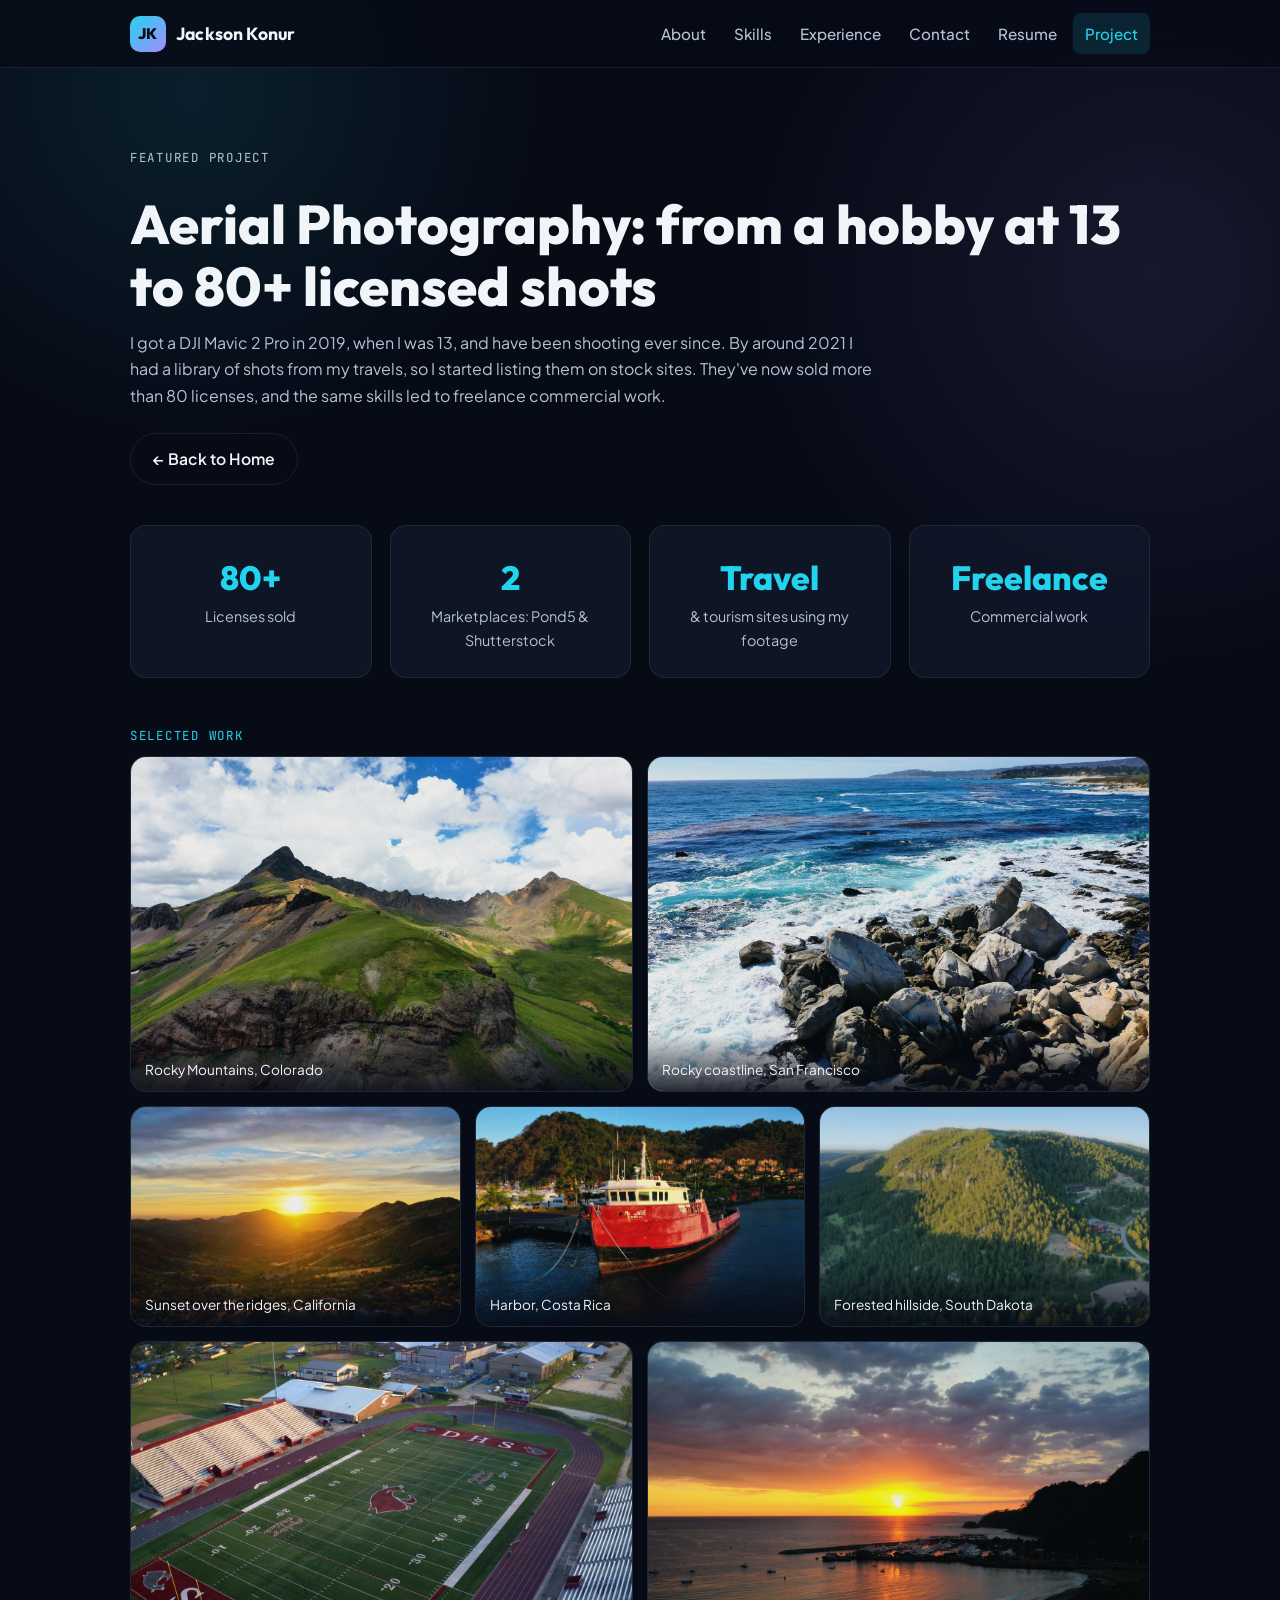
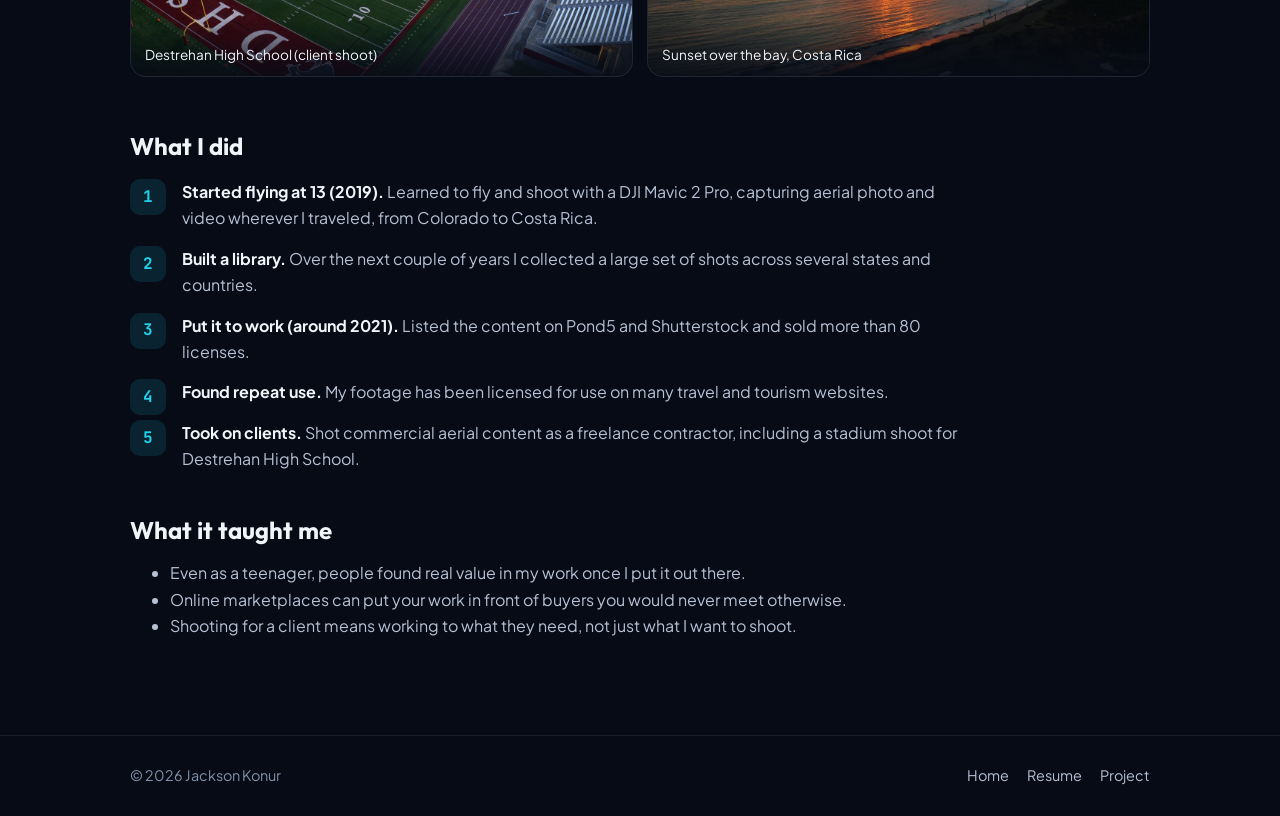
==== commit d326a14e: "Polish first project takeaway Co-Authored-By: Claude Opus 5.5 (1M context) <noreply@anthropic.com> C" ====
--- a/project.html
+++ b/project.html
@@ -75,7 +75,7 @@
 
       <h2>What it taught me</h2>
       <ul>
-        <li>People can be interested in what you make, even when you start young.</li>
+        <li>Even as a teenager, people found real value in my work once I put it out there.</li>
         <li>Online marketplaces can put your work in front of buyers you would never meet otherwise.</li>
         <li>Shooting for a client means working to what they need, not just what I want to shoot.</li>
       </ul>
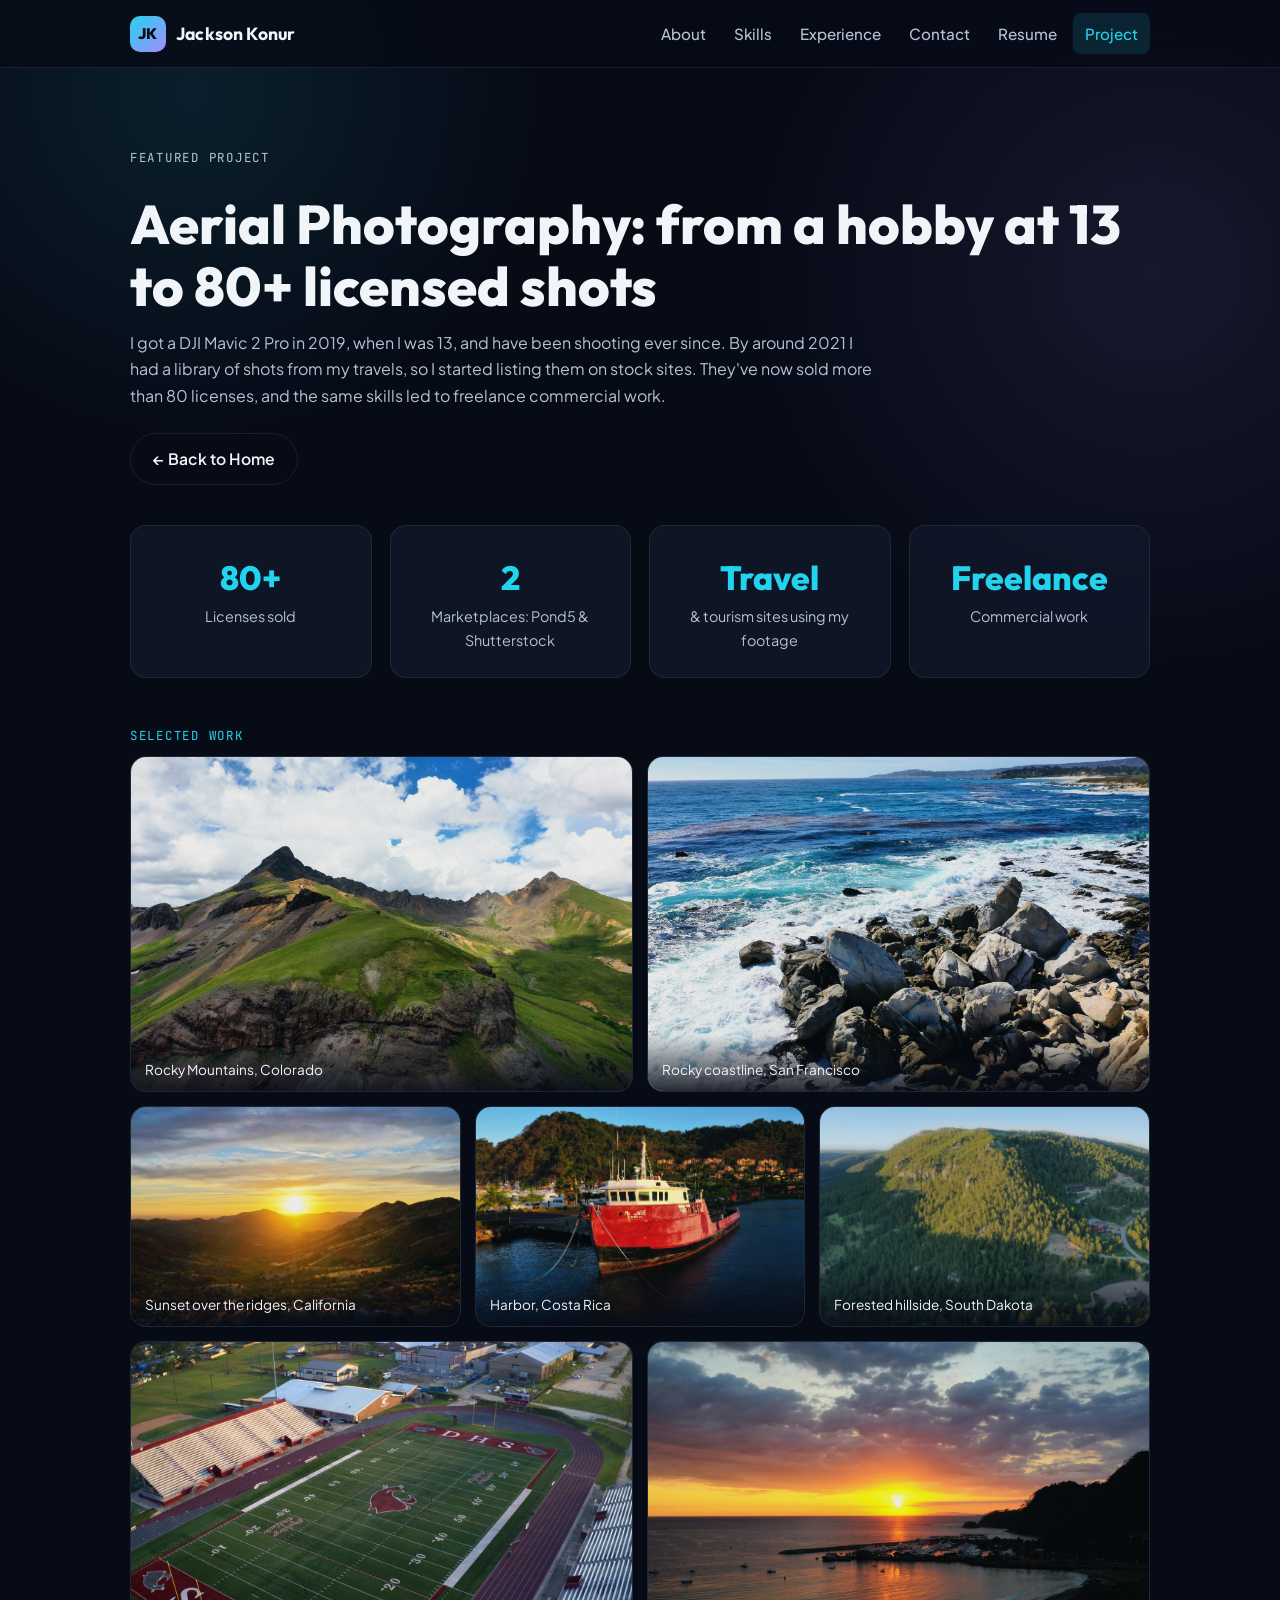
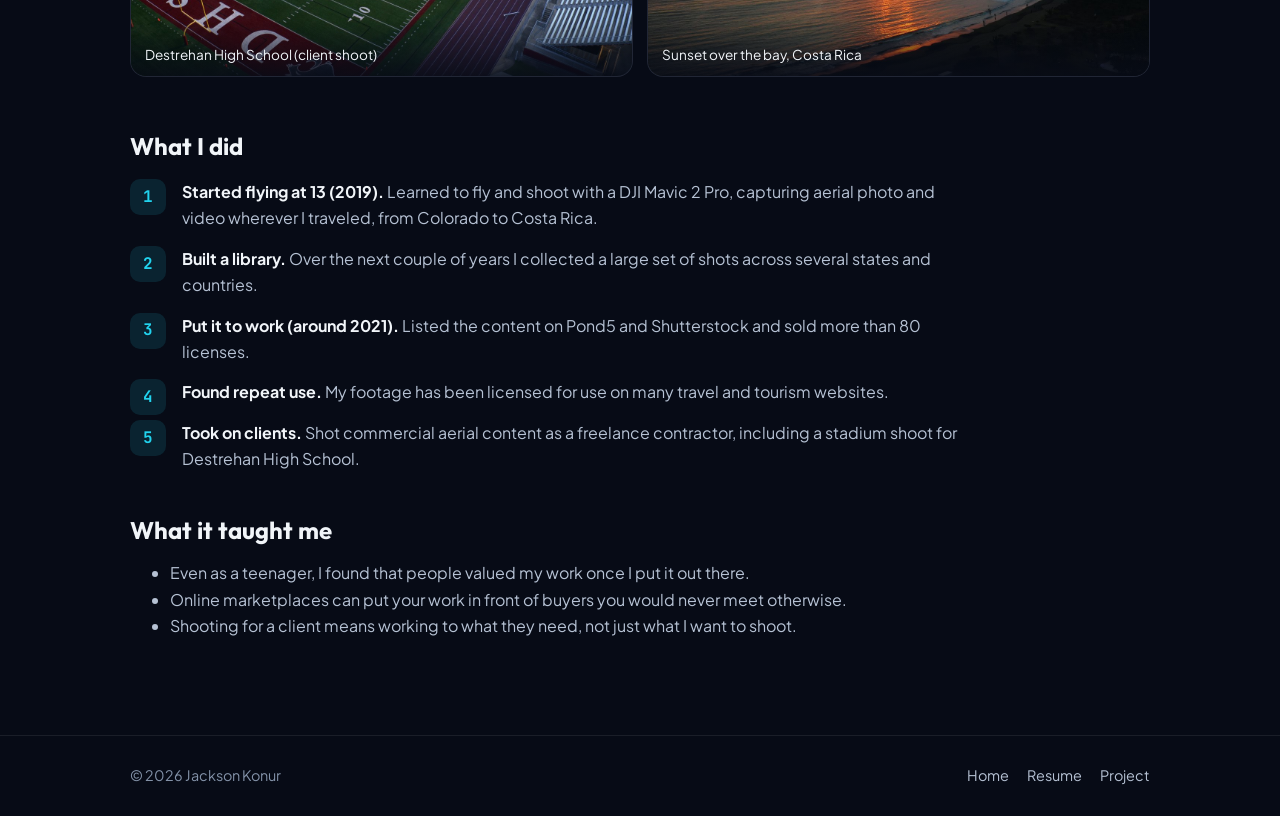
==== commit c144d3b6: "Fix wording in project takeaway Co-Authored-By: Claude Opus 5.5 (1M context) <noreply@anthropic.com>" ====
--- a/project.html
+++ b/project.html
@@ -75,7 +75,7 @@
 
       <h2>What it taught me</h2>
       <ul>
-        <li>Even as a teenager, people found real value in my work once I put it out there.</li>
+        <li>Even as a teenager, I found that people valued my work once I put it out there.</li>
         <li>Online marketplaces can put your work in front of buyers you would never meet otherwise.</li>
         <li>Shooting for a client means working to what they need, not just what I want to shoot.</li>
       </ul>
